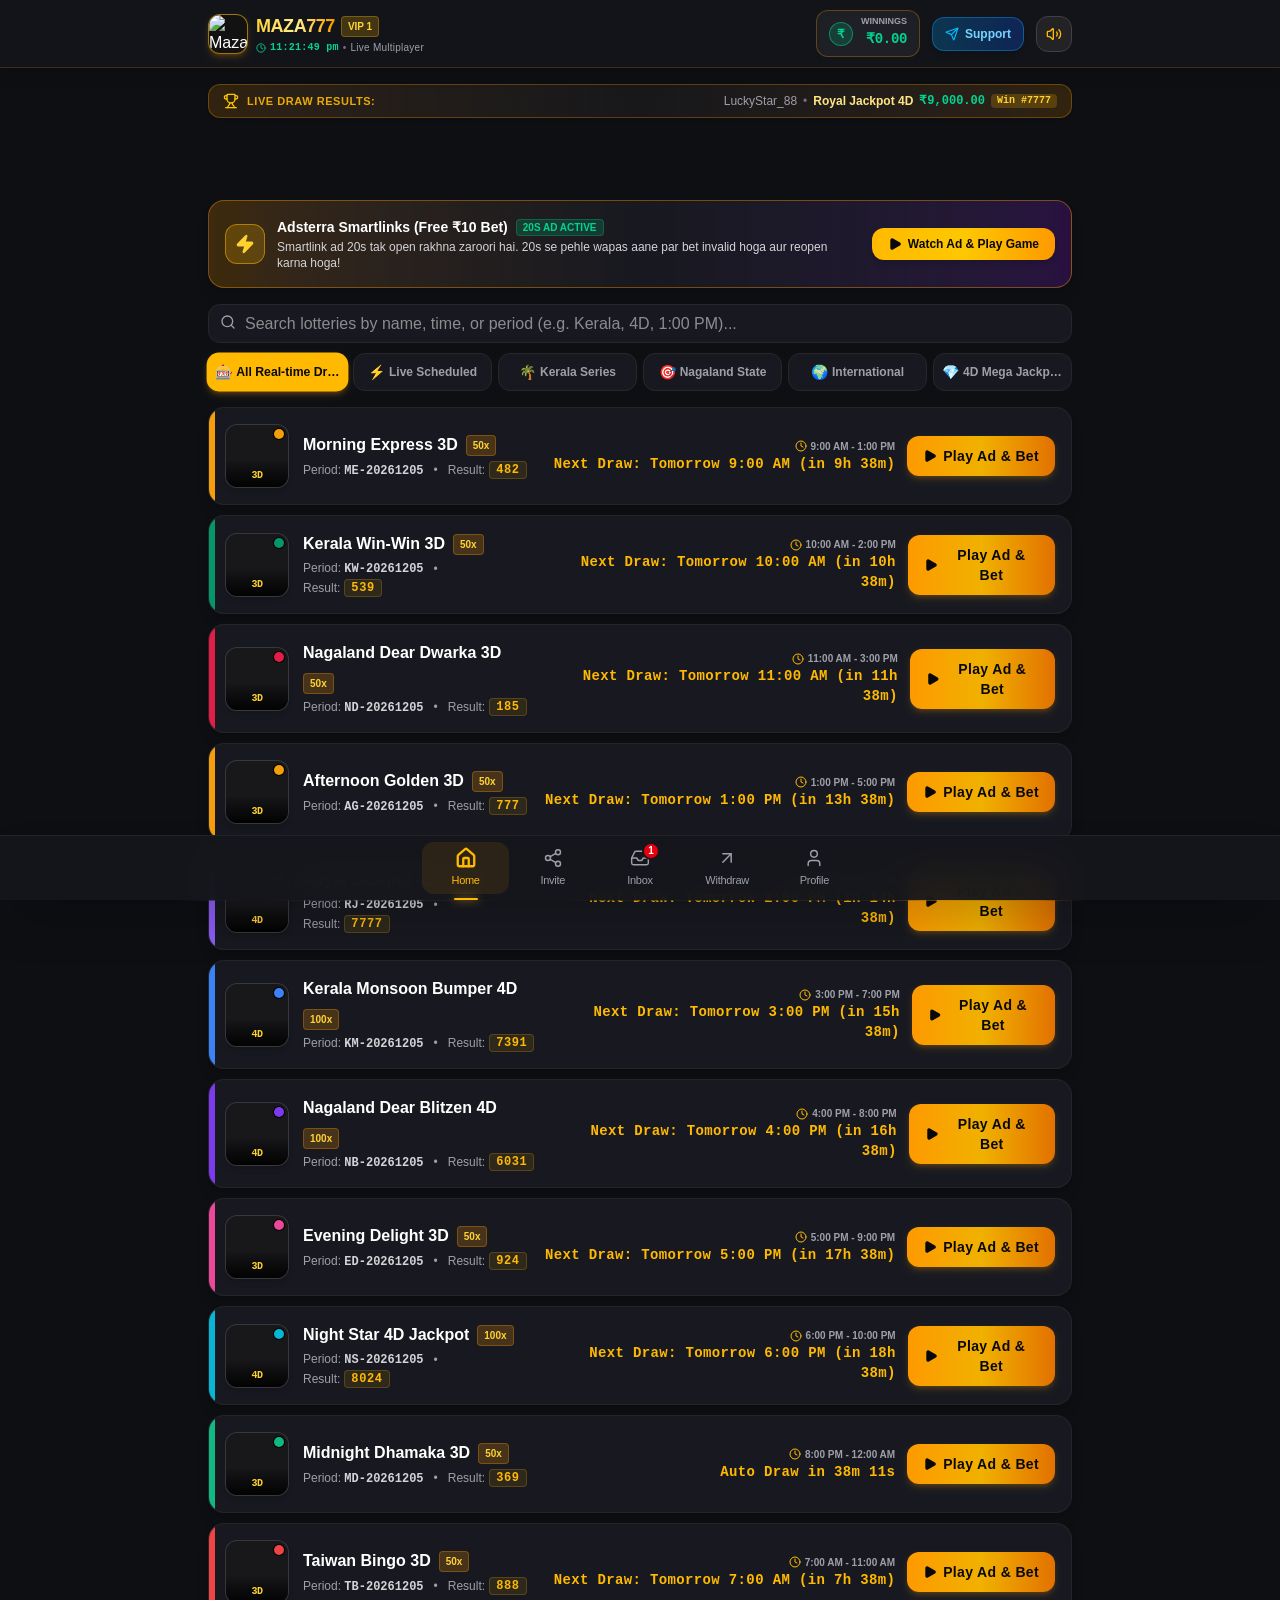
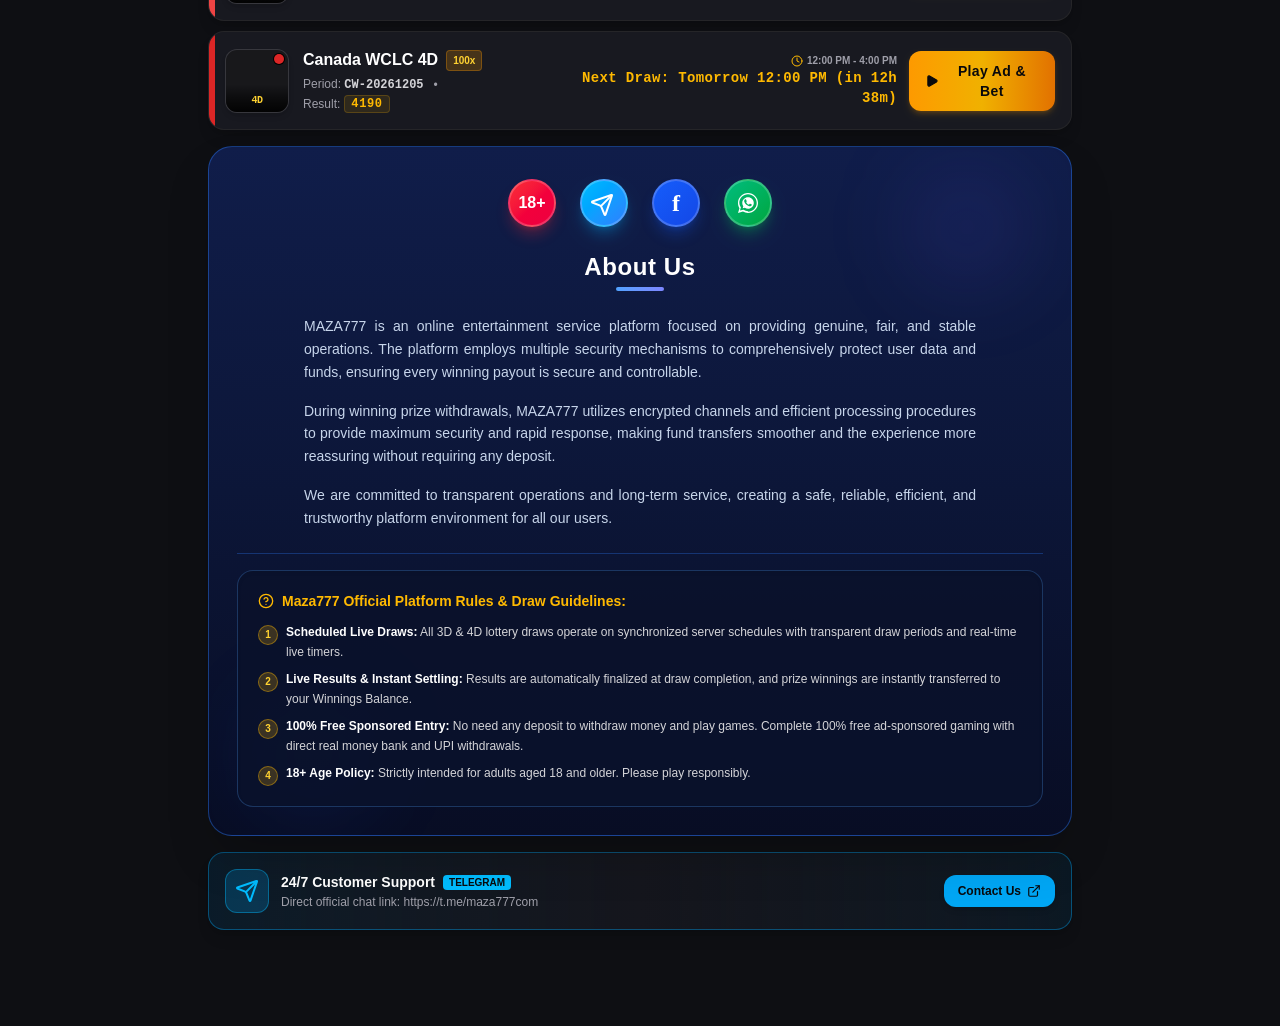
==== app/src/main/assets/index.html @ e845f58b "feat: implement auto-expiring inbox messages Add a 24-hour expiration mechanism for inbox notificati" ====
<!doctype html>
<html lang="en">
  <head>
    <meta charset="UTF-8" />
    <meta name="viewport" content="width=device-width, initial-scale=1.0, maximum-scale=1.0, minimum-scale=1.0, user-scalable=no, shrink-to-fit=no, viewport-fit=cover" />
    <meta name="mobile-web-app-capable" content="yes" />
    <meta name="apple-mobile-web-app-capable" content="yes" />
    <meta name="apple-mobile-web-app-status-bar-style" content="black-translucent" />
    <meta name="format-detection" content="telephone=no" />
    <title>Maza777 - Games & Lottery Platform</title>
    <meta name="description" content="Online 3D & 4D lottery numbers betting and gaming platform with real-time draws and instant payouts." />
    <meta property="og:title" content="Maza777 - Games & Lottery Platform" />
    <meta property="og:description" content="Online 3D & 4D lottery numbers betting and gaming platform with real-time draws and instant payouts." />
    <meta property="og:type" content="website" />
    <meta name="twitter:card" content="summary_large_image" />
    <link rel="manifest" href="./manifest.json" />
    <link rel="icon" type="image/png" href="./maza777_logo.png" />
    <link rel="apple-touch-icon" href="./maza777_logo.png" />
    <link rel="preconnect" href="https://fonts.googleapis.com">
    <link rel="preconnect" href="https://fonts.gstatic.com" crossorigin>
    <link href="https://fonts.googleapis.com/css2?family=Plus+Jakarta+Sans:wght@400;500;600;700;800&family=JetBrains+Mono:wght@500;700;800&display=swap" rel="stylesheet">
    <!-- Unity Ads SDK Configuration (Game ID: 800360831) -->
    <meta name="unity-ads-game-id" content="800360831" />
    <meta name="unity-ads-rewarded-placement" content="Rewarded_Android" />
    <meta name="unity-ads-banner-placement" content="Banner_Android" />
    <script>
      window.UNITY_ADS_GLOBAL_CONFIG = {
        gameId: '800360831',
        rewardedPlacement: 'Rewarded_Android',
        bannerPlacement: 'Banner_Android',
        testMode: false
      };
    </script>
    <script type="module" crossorigin src="./assets/index-npWT280N.js"></script>
    <link rel="stylesheet" crossorigin href="./assets/index-D_1yFh1E.css">
  </head>
  <body class="bg-[#0e0f13] text-white">
    <div id="root"></div>
  </body>
</html>
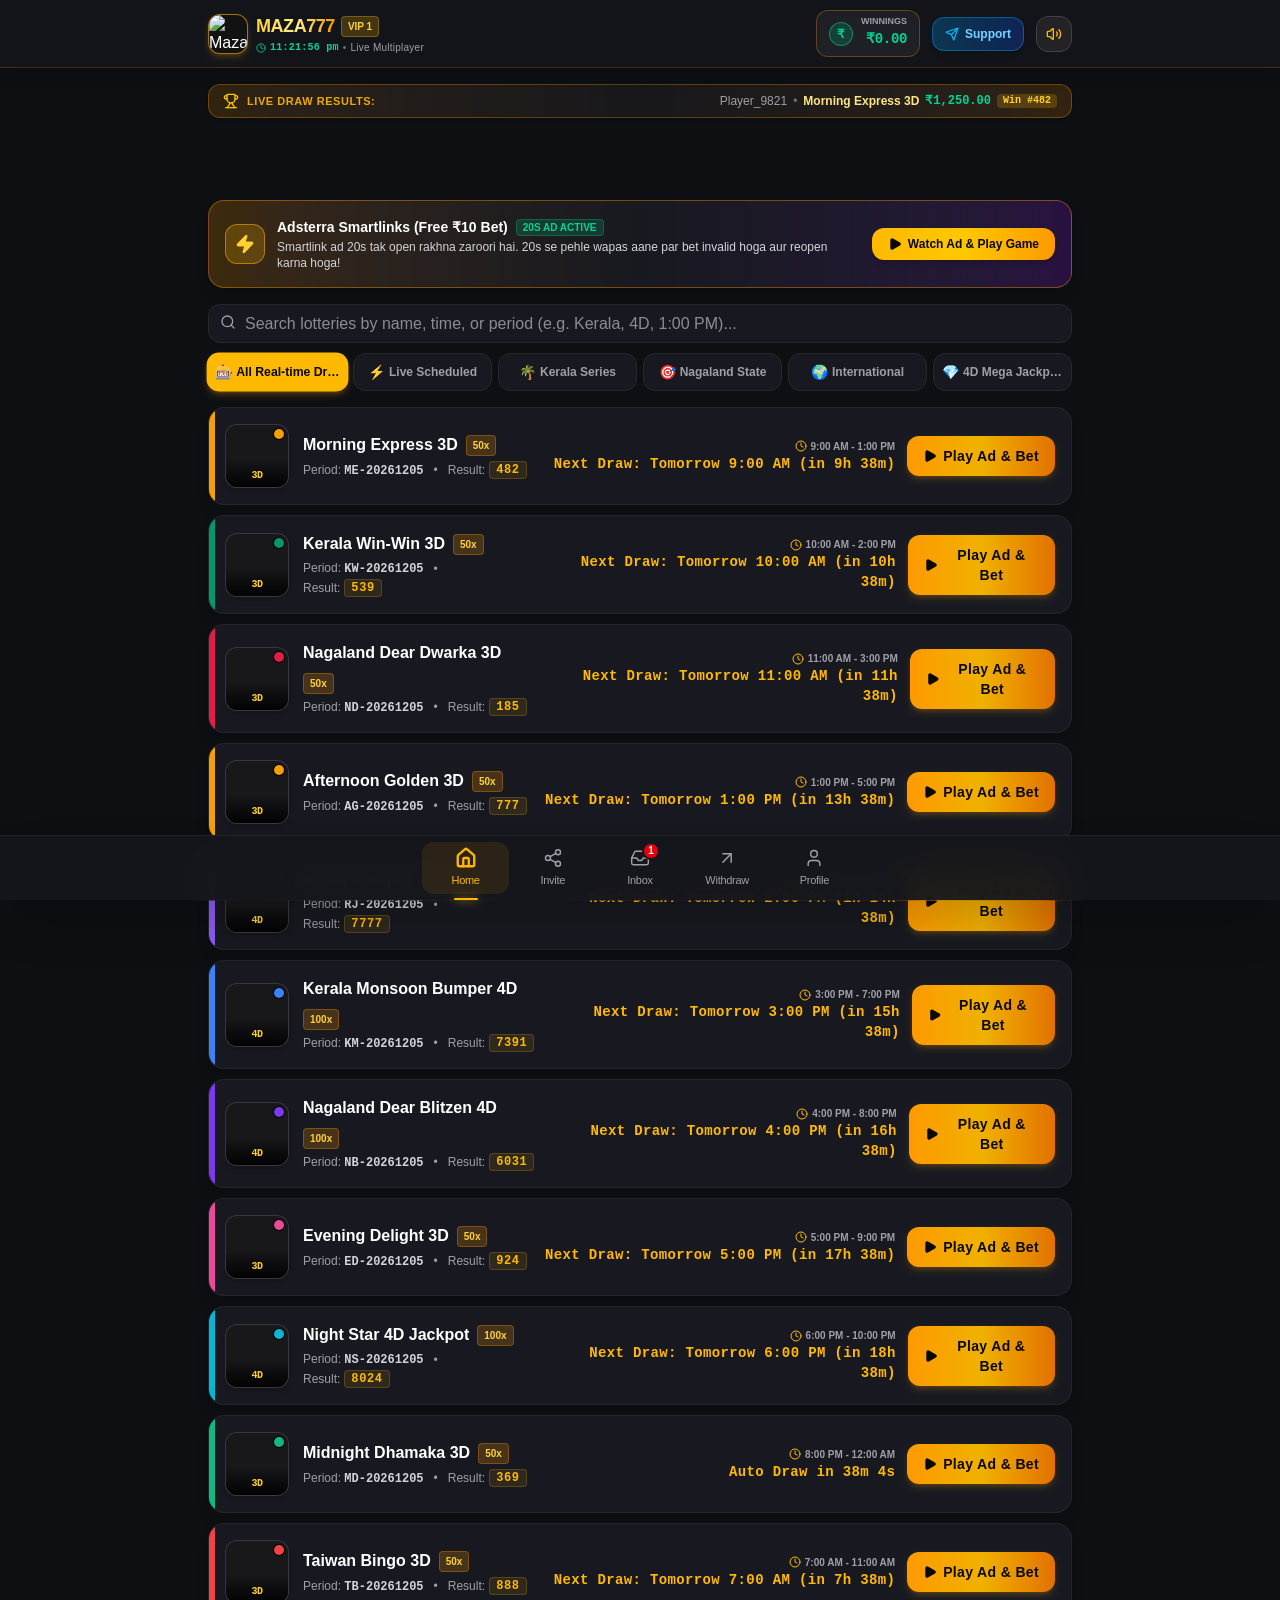
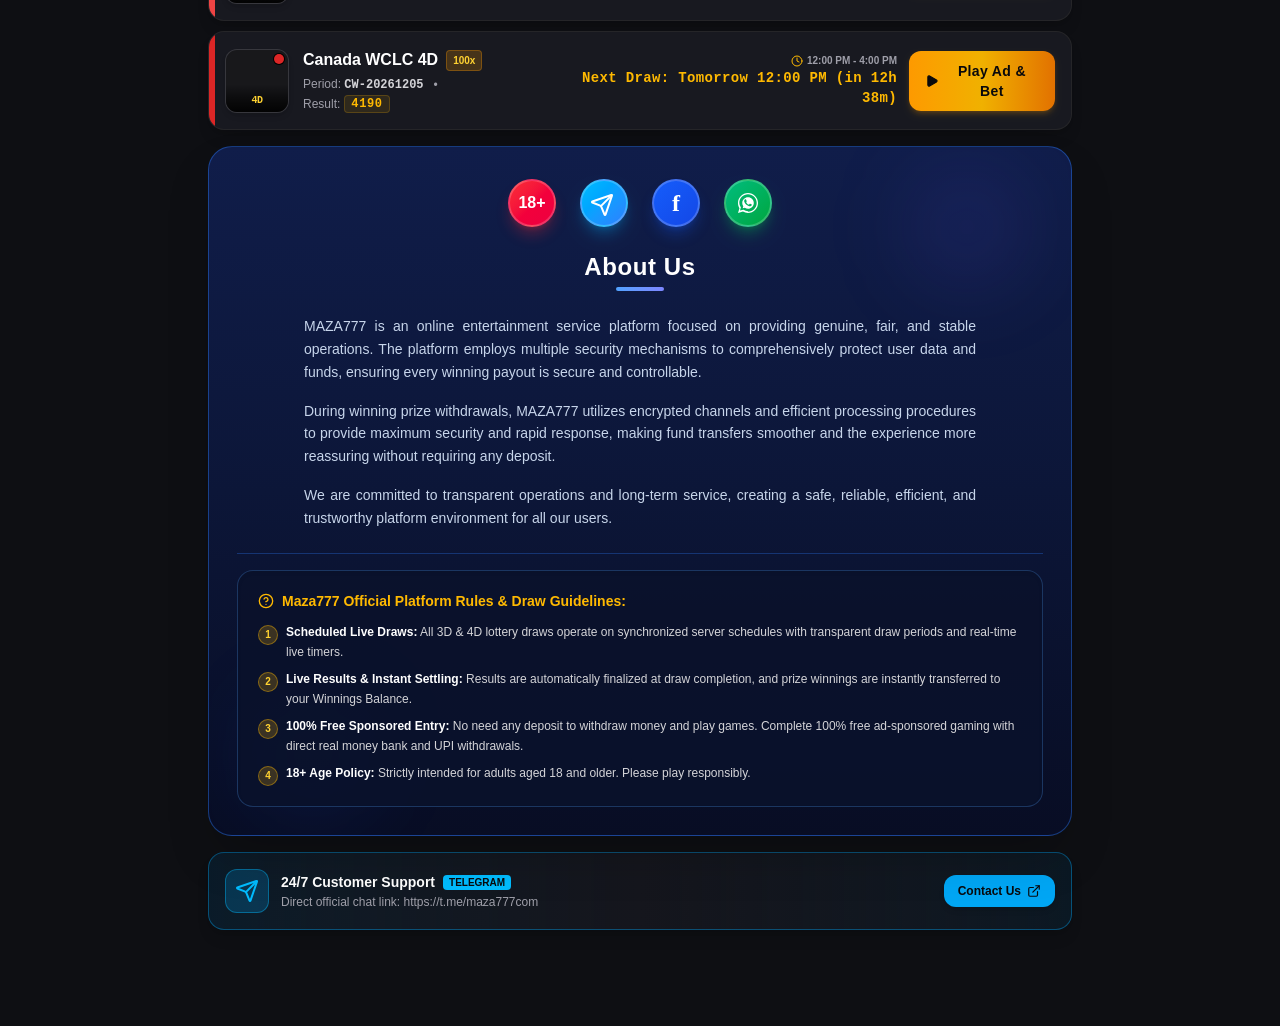
==== commit 7573698b: "feat(android): add AndroidBridge and automate web build - Implement `AndroidBridge` to open external" ====
--- a/app/src/main/assets/index.html
+++ b/app/src/main/assets/index.html
@@ -31,8 +31,8 @@
         testMode: false
       };
     </script>
-    <script type="module" crossorigin src="./assets/index-npWT280N.js"></script>
-    <link rel="stylesheet" crossorigin href="./assets/index-D_1yFh1E.css">
+    <script type="module" crossorigin src="./assets/index-DV8y9F86.js"></script>
+    <link rel="stylesheet" crossorigin href="./assets/index-B94tJEVX.css">
   </head>
   <body class="bg-[#0e0f13] text-white">
     <div id="root"></div>
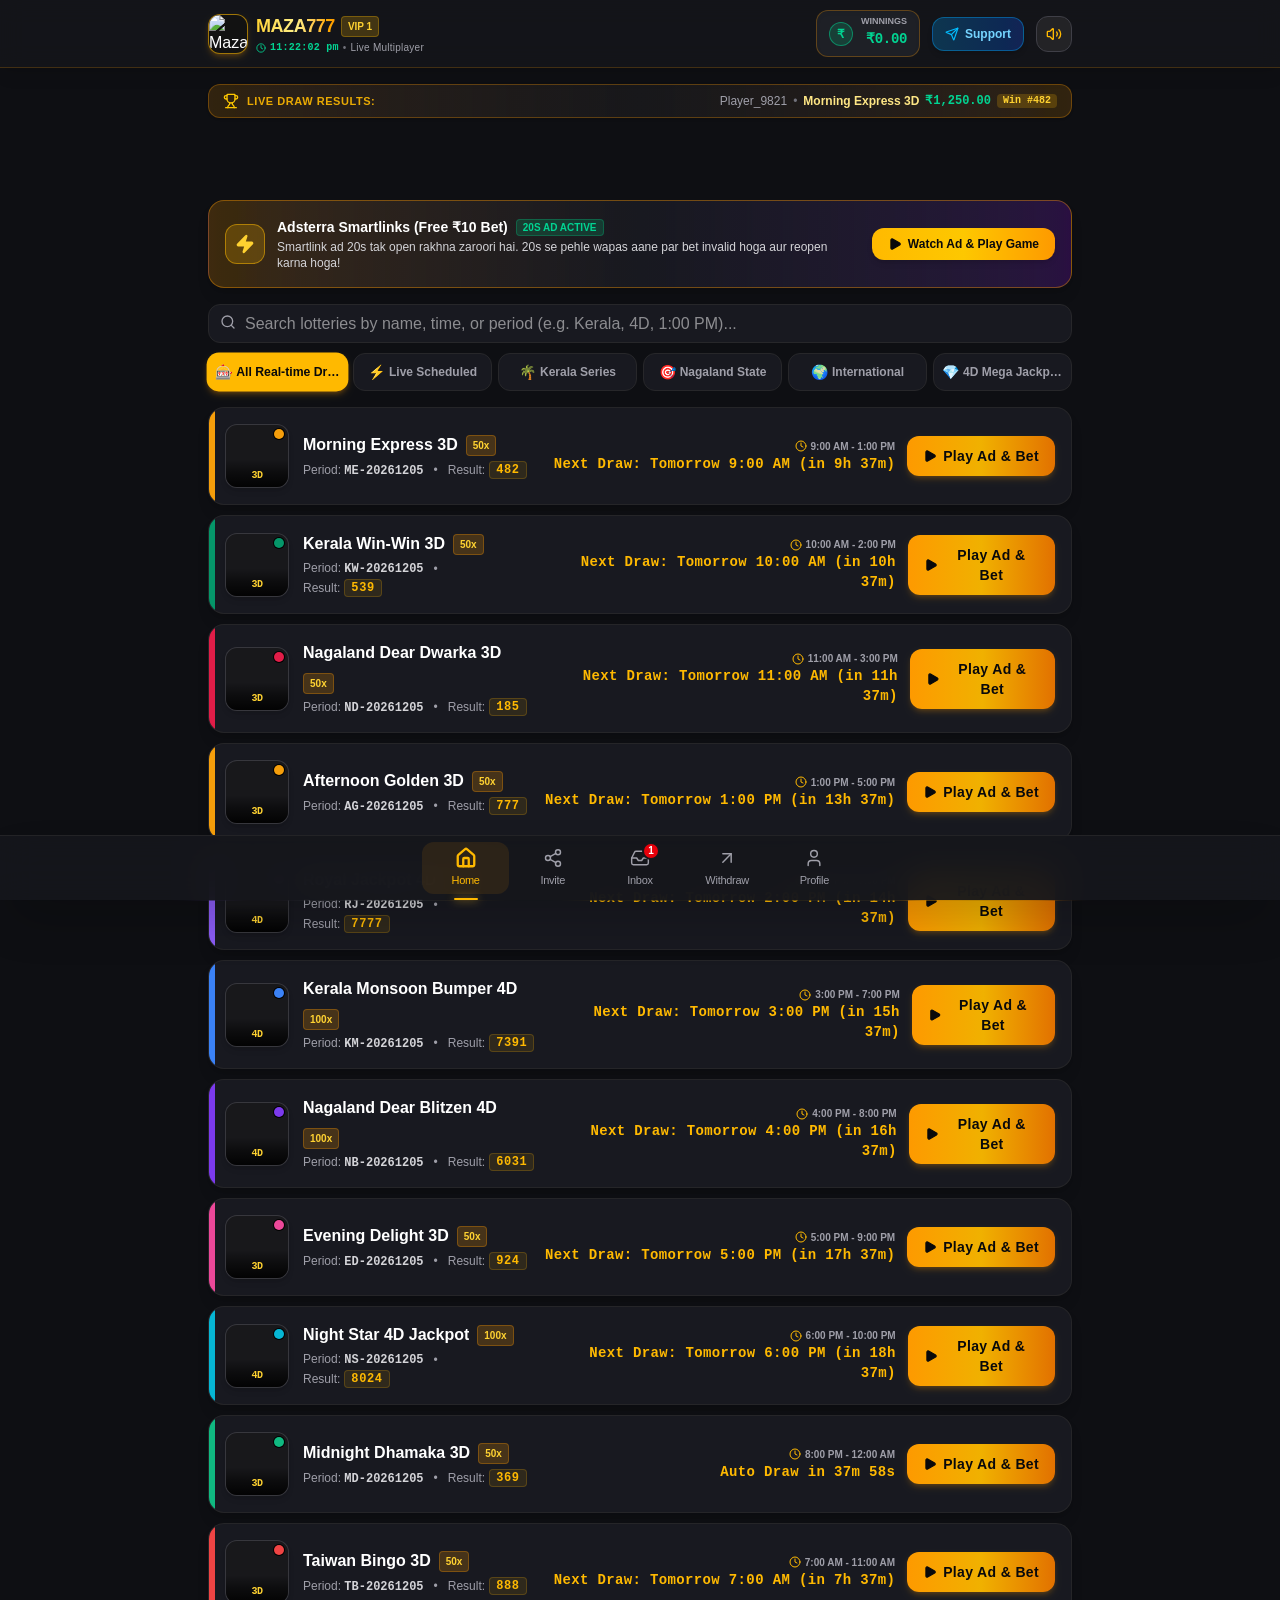
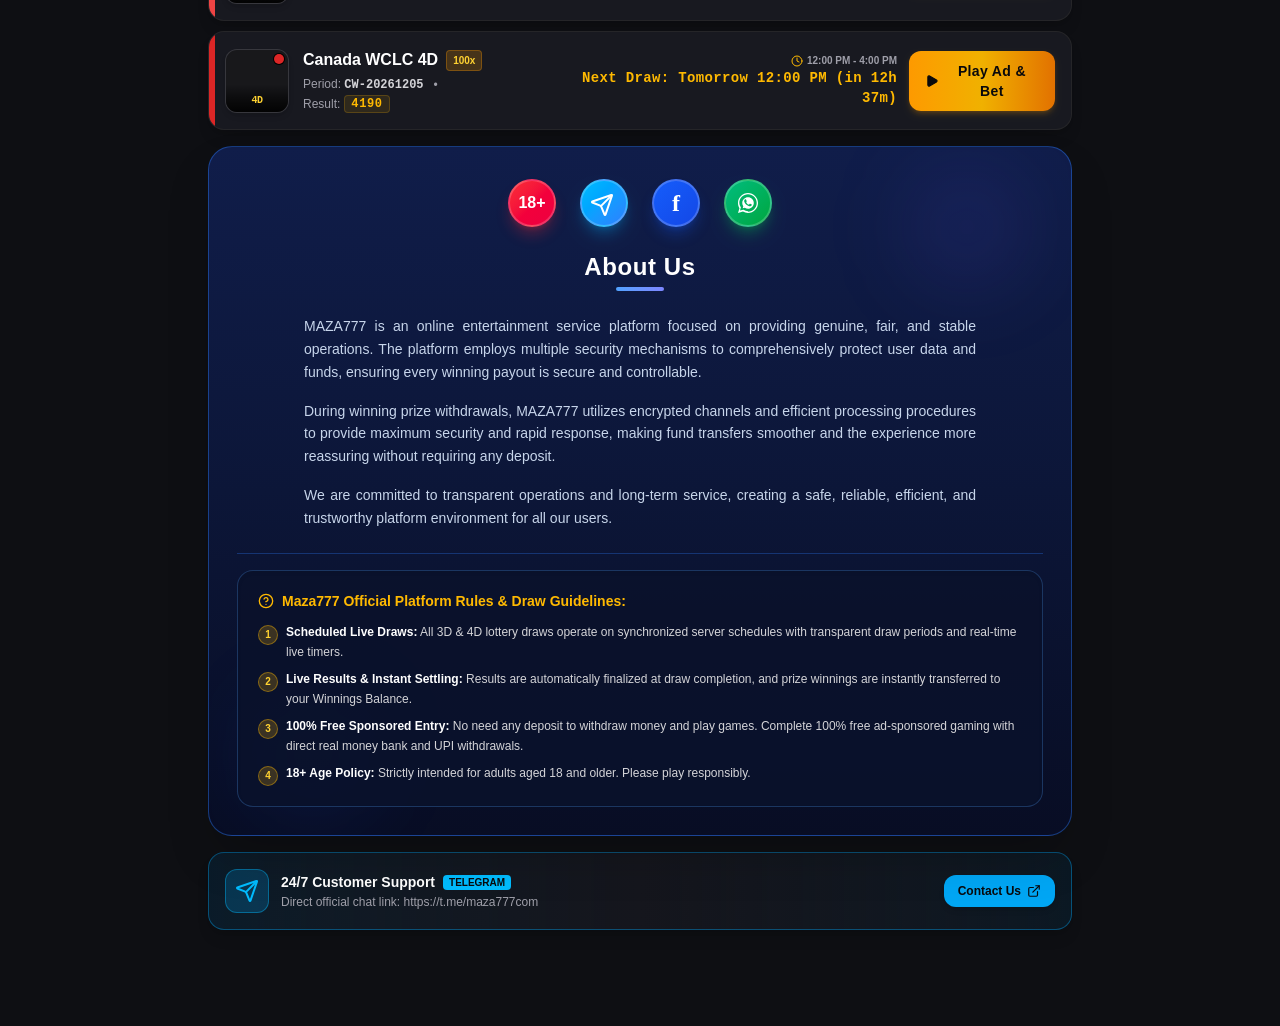
==== commit 597e8919: "feat(auth): enable guest betting with auto-registration Update betting flow to allow guest users to " ====
--- a/app/src/main/assets/index.html
+++ b/app/src/main/assets/index.html
@@ -31,7 +31,7 @@
         testMode: false
       };
     </script>
-    <script type="module" crossorigin src="./assets/index-DV8y9F86.js"></script>
+    <script type="module" crossorigin src="./assets/index-DBBgMVsI.js"></script>
     <link rel="stylesheet" crossorigin href="./assets/index-B94tJEVX.css">
   </head>
   <body class="bg-[#0e0f13] text-white">
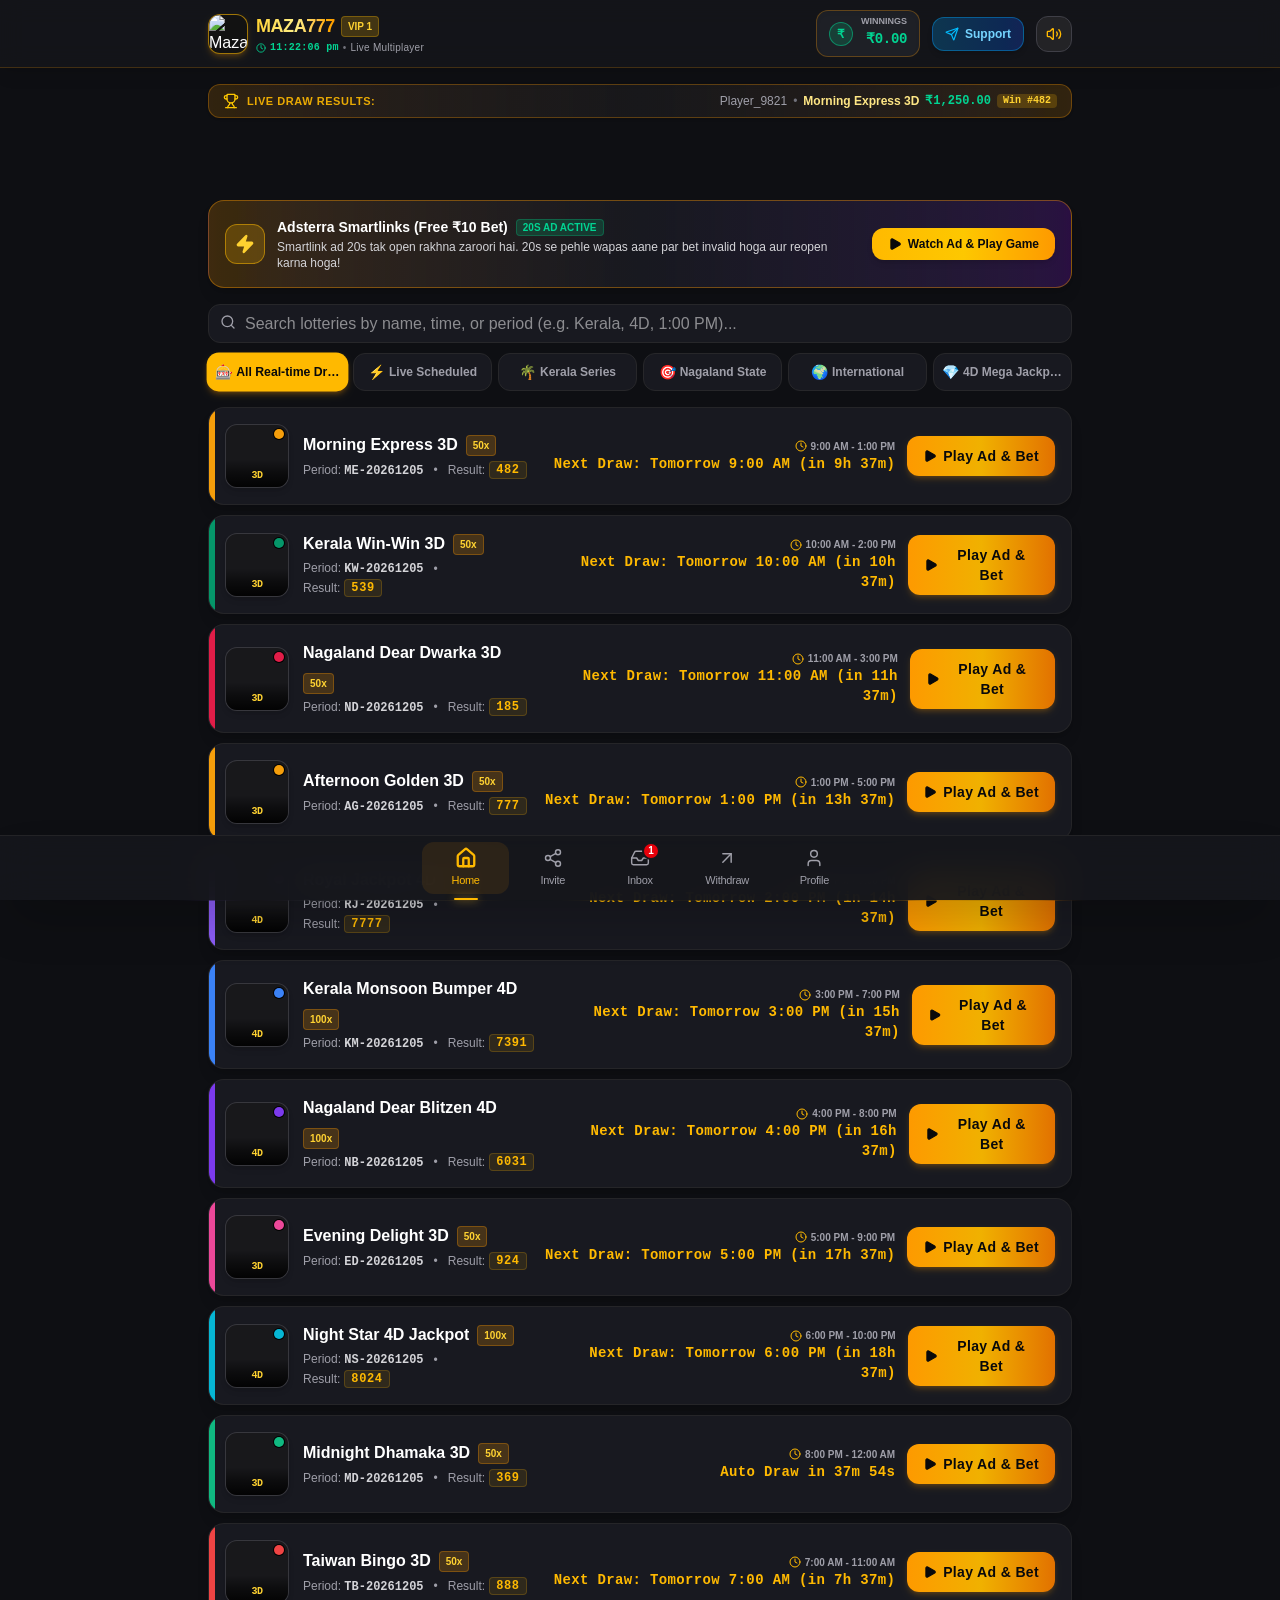
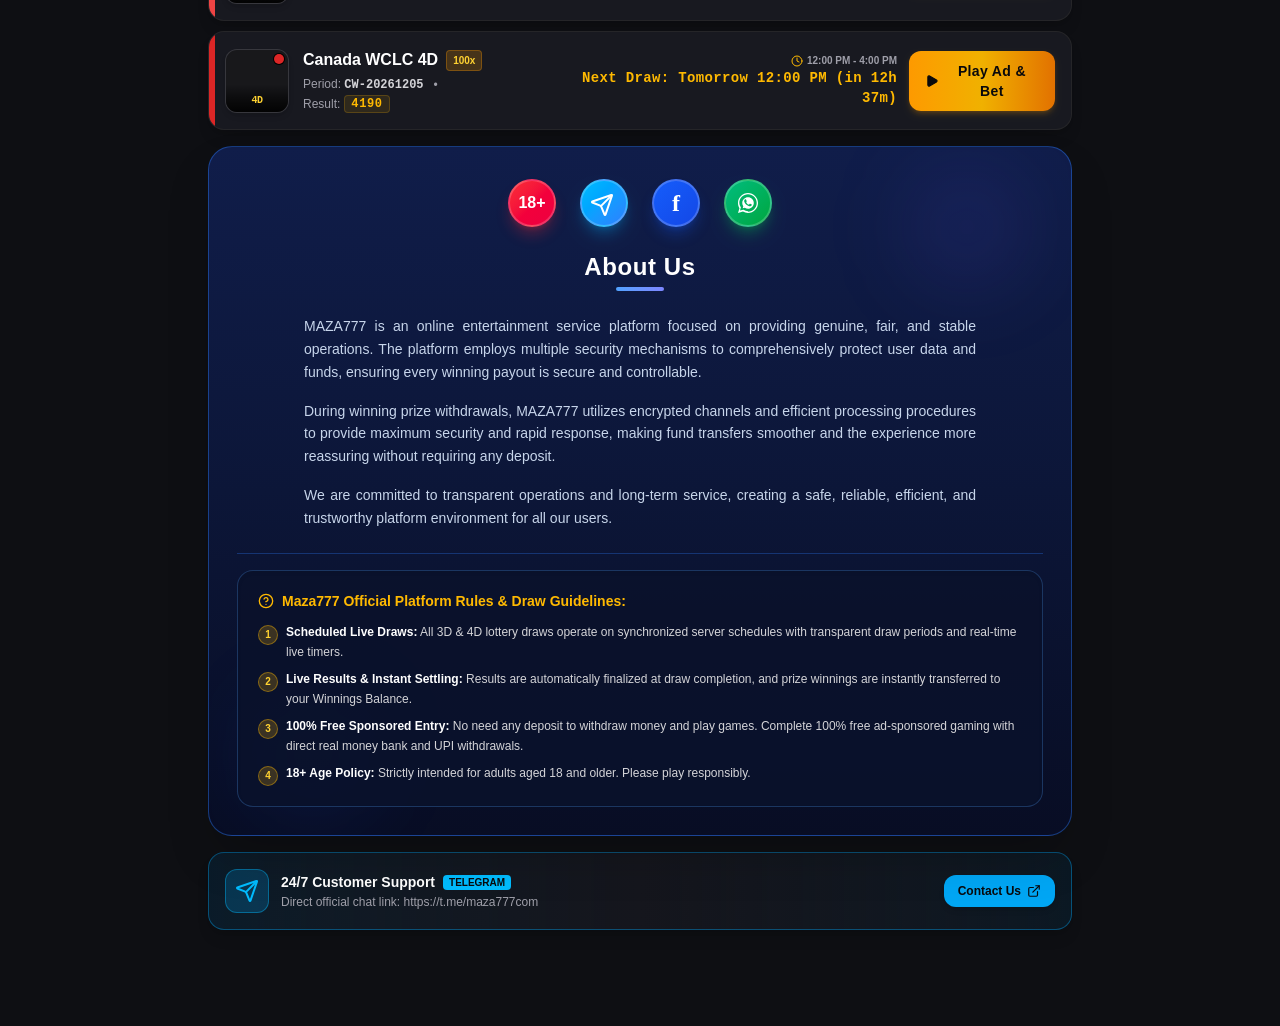
==== commit 9084ff92: "feat: implement server-side persistent bet storage Add file-based storage for user bets on the serve" ====
--- a/app/src/main/assets/index.html
+++ b/app/src/main/assets/index.html
@@ -31,8 +31,8 @@
         testMode: false
       };
     </script>
-    <script type="module" crossorigin src="./assets/index-DBBgMVsI.js"></script>
-    <link rel="stylesheet" crossorigin href="./assets/index-B94tJEVX.css">
+    <script type="module" crossorigin src="./assets/index-0UEgzRAx.js"></script>
+    <link rel="stylesheet" crossorigin href="./assets/index-DoITQAm2.css">
   </head>
   <body class="bg-[#0e0f13] text-white">
     <div id="root"></div>
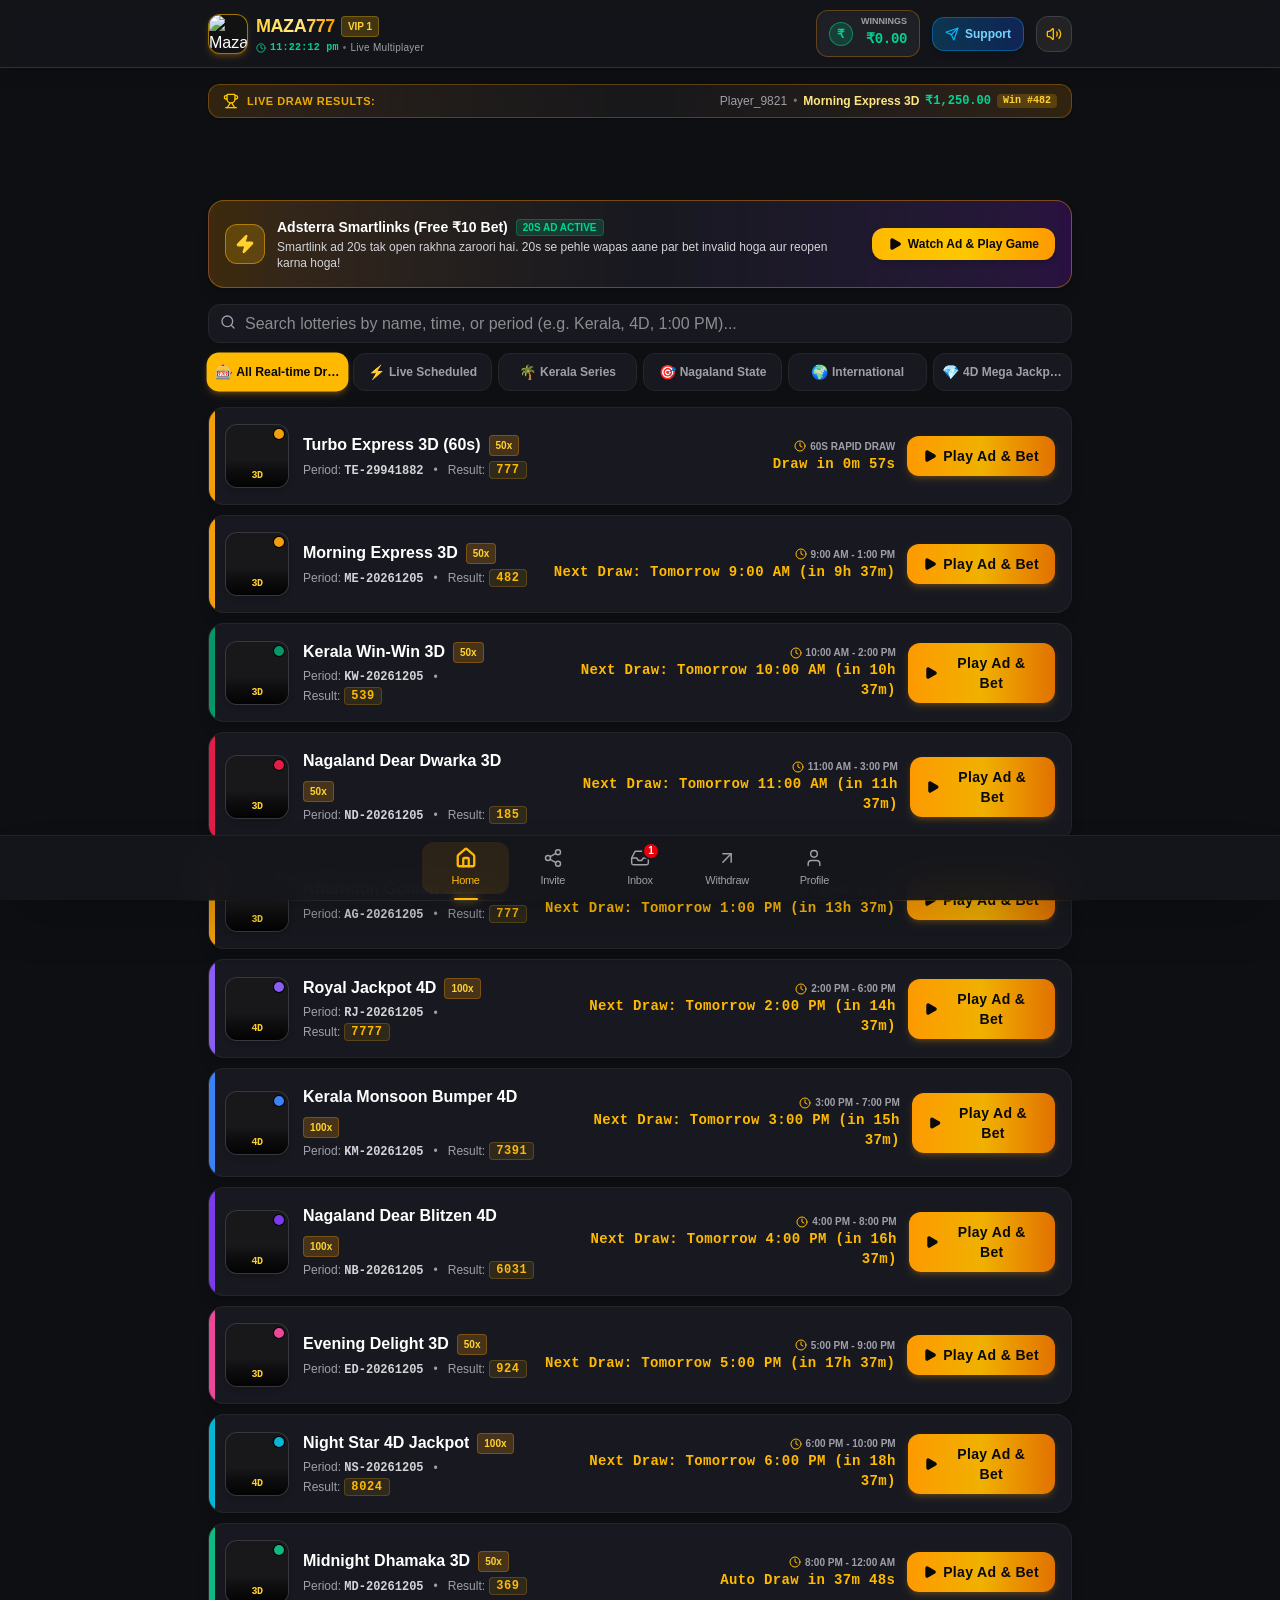
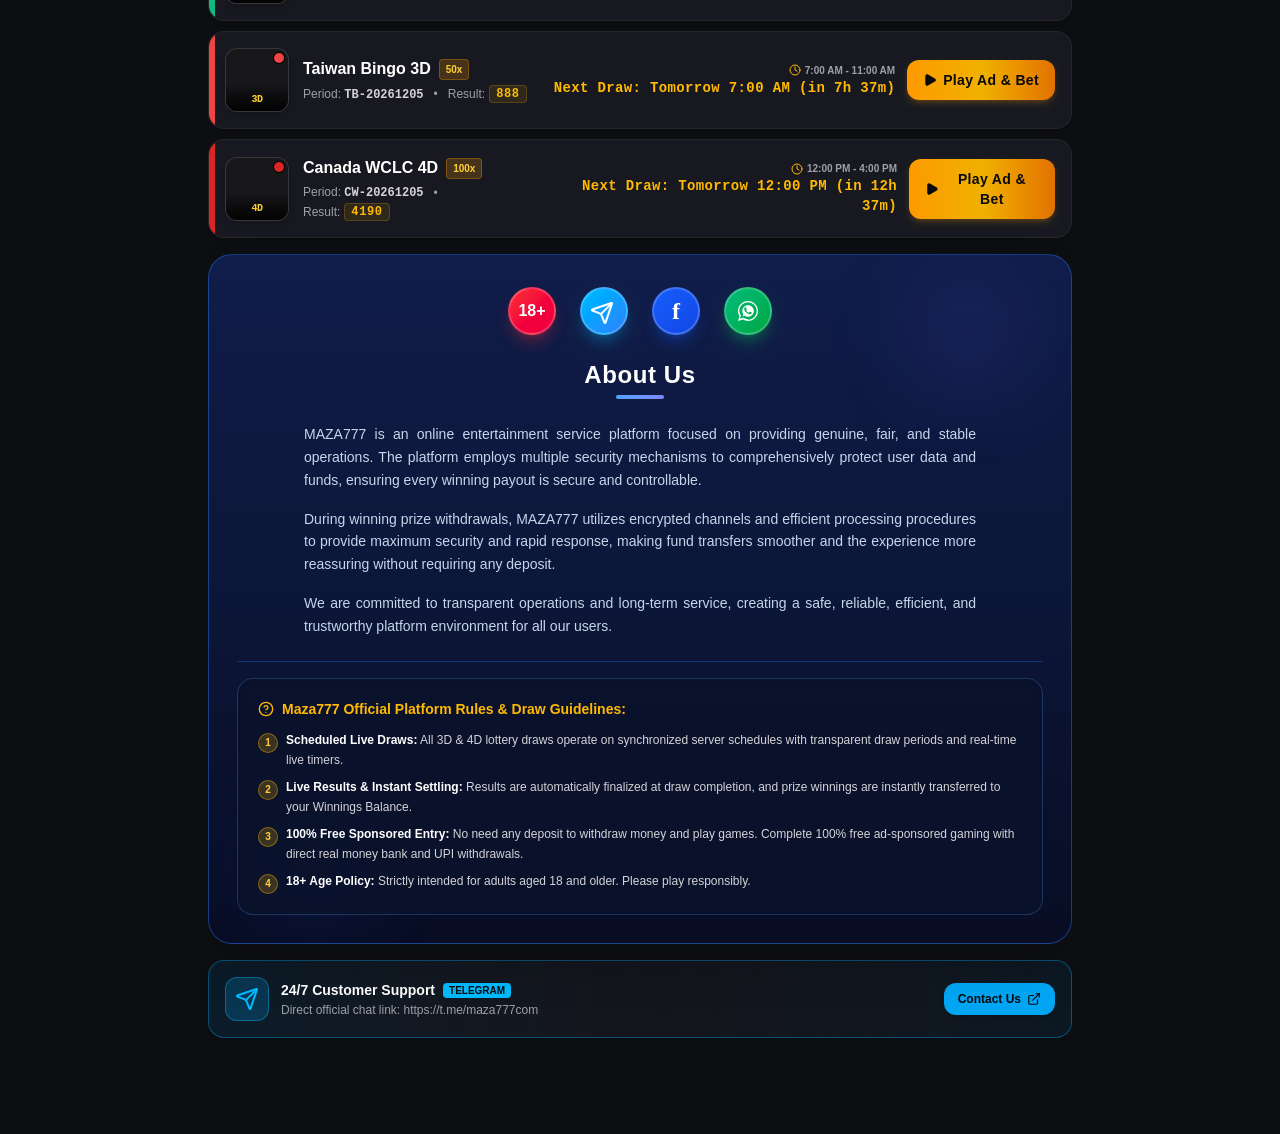
==== commit 3f688400: "feat: add Turbo Express 3D and improve bet logic - Add "Turbo Express 3D (60s)" rapid draw game. - U" ====
--- a/app/src/main/assets/index.html
+++ b/app/src/main/assets/index.html
@@ -31,8 +31,8 @@
         testMode: false
       };
     </script>
-    <script type="module" crossorigin src="./assets/index-0UEgzRAx.js"></script>
-    <link rel="stylesheet" crossorigin href="./assets/index-DoITQAm2.css">
+    <script type="module" crossorigin src="./assets/index-_npsWXur.js"></script>
+    <link rel="stylesheet" crossorigin href="./assets/index-BRSdFySS.css">
   </head>
   <body class="bg-[#0e0f13] text-white">
     <div id="root"></div>
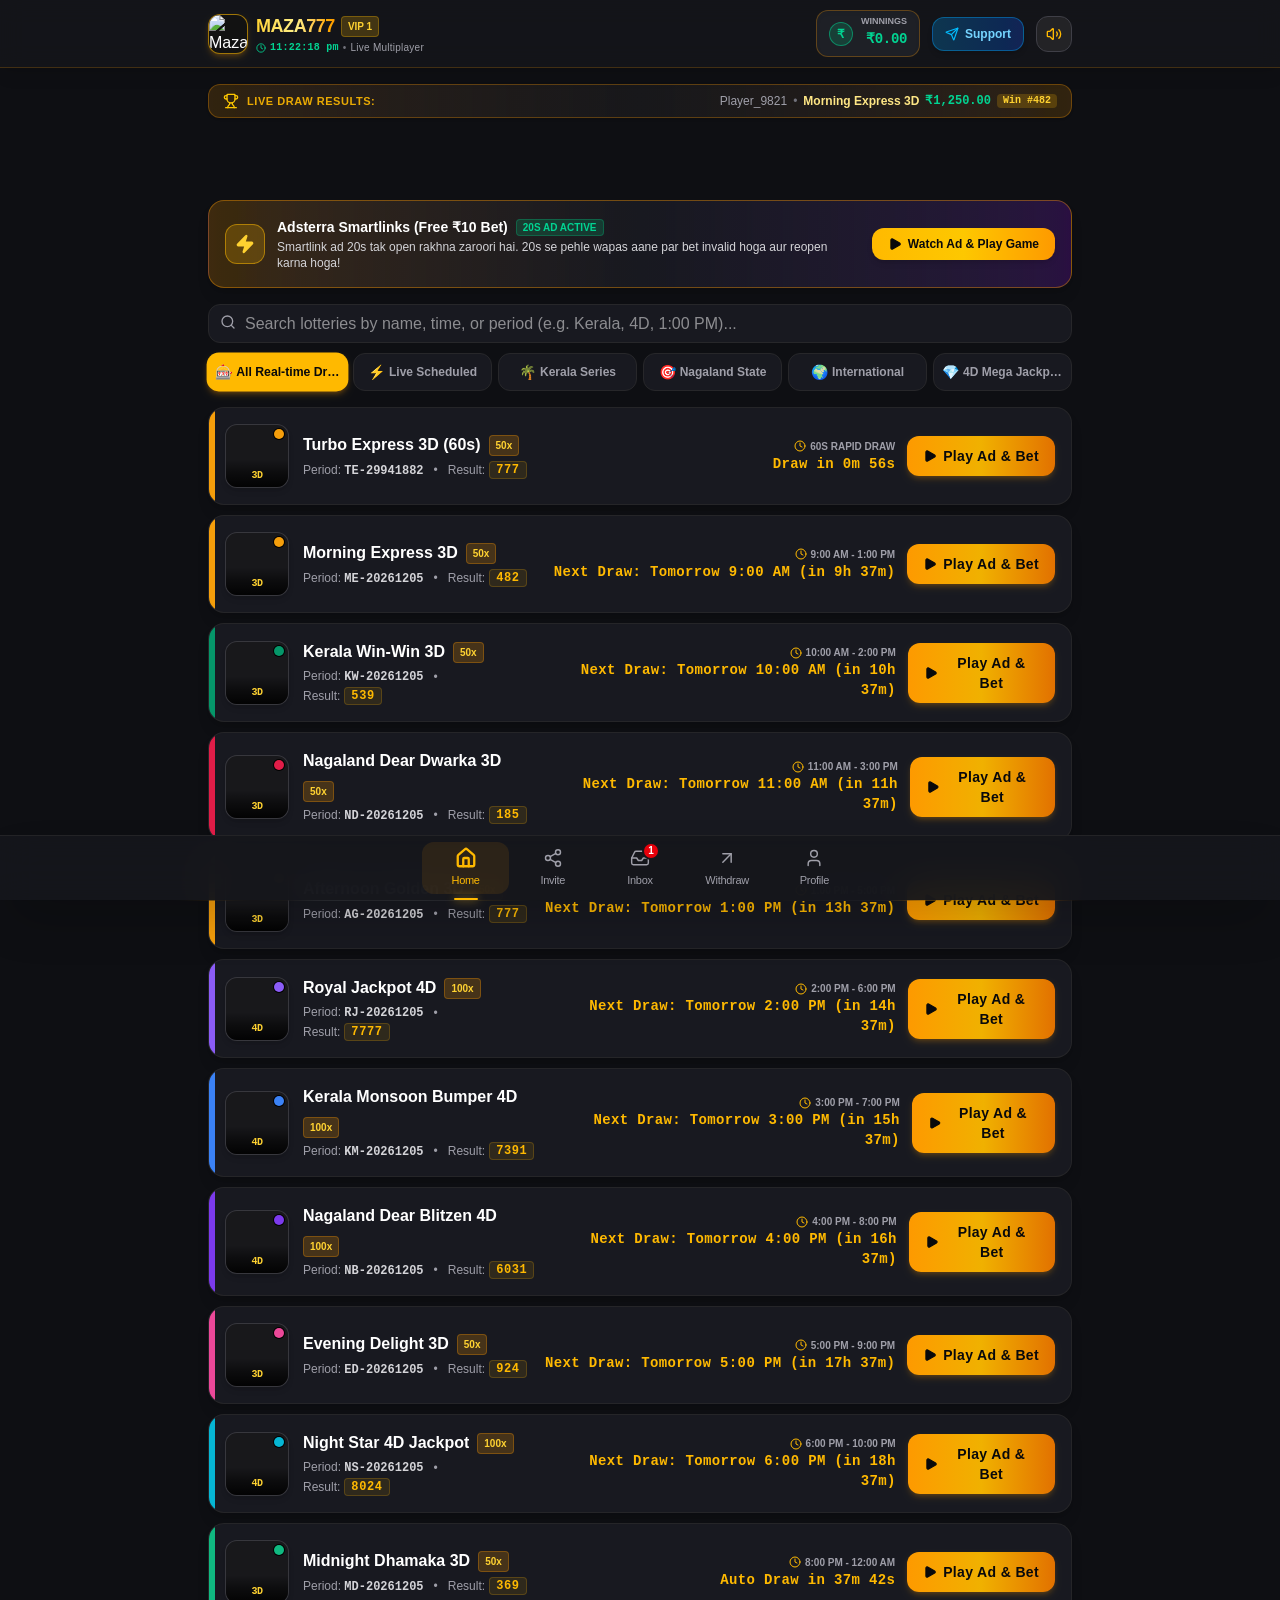
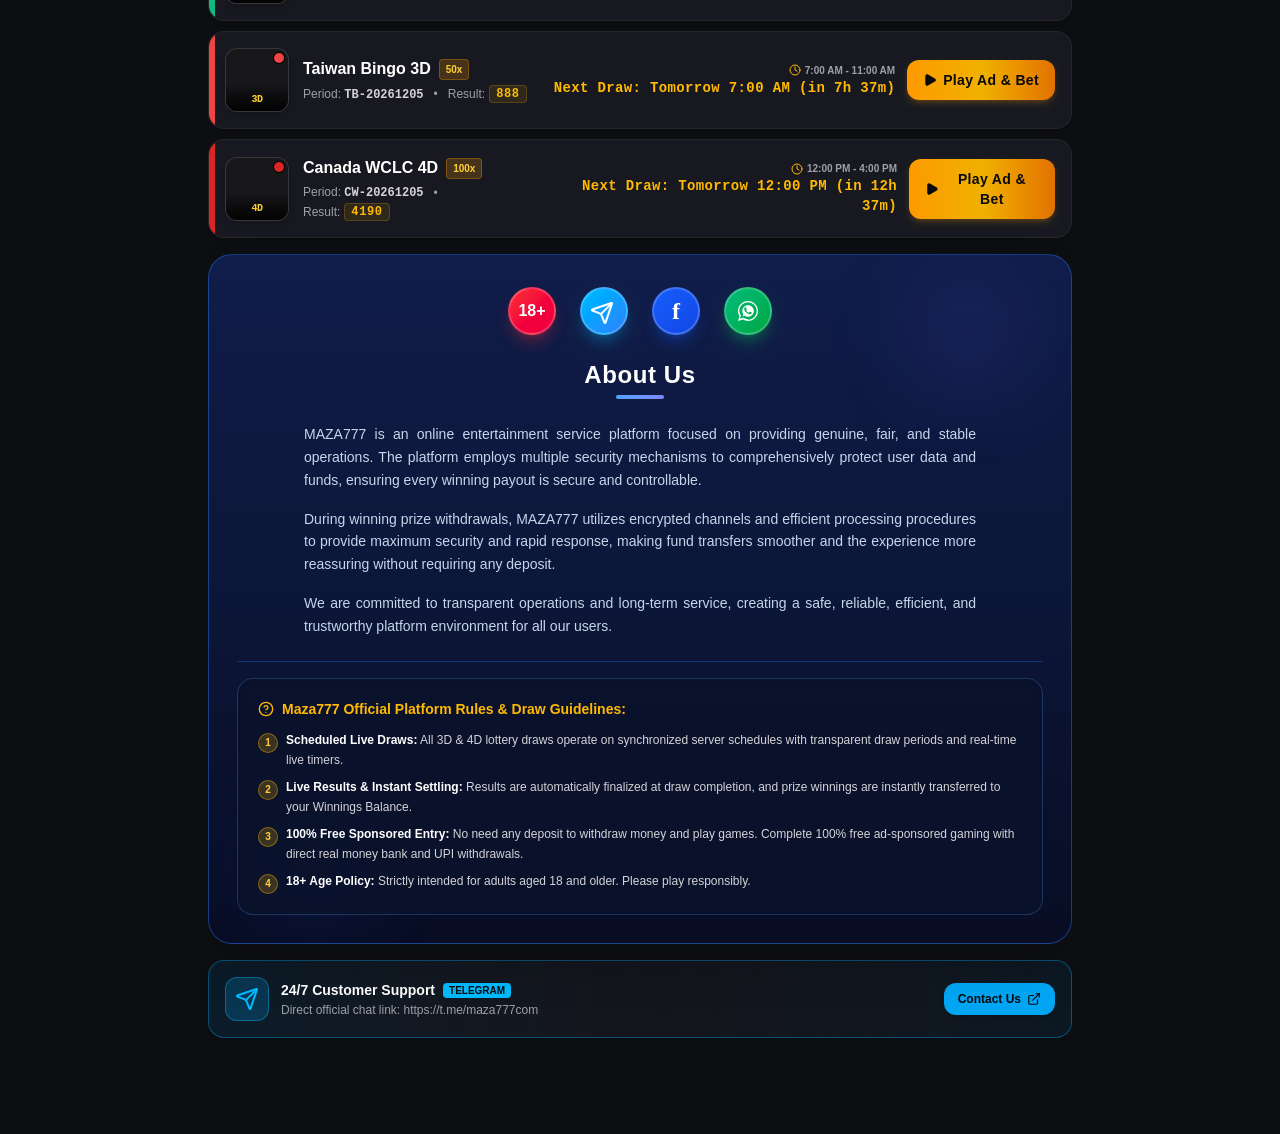
==== commit f7526fda: "fix: improve ad verification flow and update assets Refine the return-to-app logic in AdsterraSmartl" ====
--- a/app/src/main/assets/index.html
+++ b/app/src/main/assets/index.html
@@ -31,8 +31,8 @@
         testMode: false
       };
     </script>
-    <script type="module" crossorigin src="./assets/index-_npsWXur.js"></script>
-    <link rel="stylesheet" crossorigin href="./assets/index-BRSdFySS.css">
+    <script type="module" crossorigin src="./assets/index-BKerETuf.js"></script>
+    <link rel="stylesheet" crossorigin href="./assets/index-D1bCTtd_.css">
   </head>
   <body class="bg-[#0e0f13] text-white">
     <div id="root"></div>
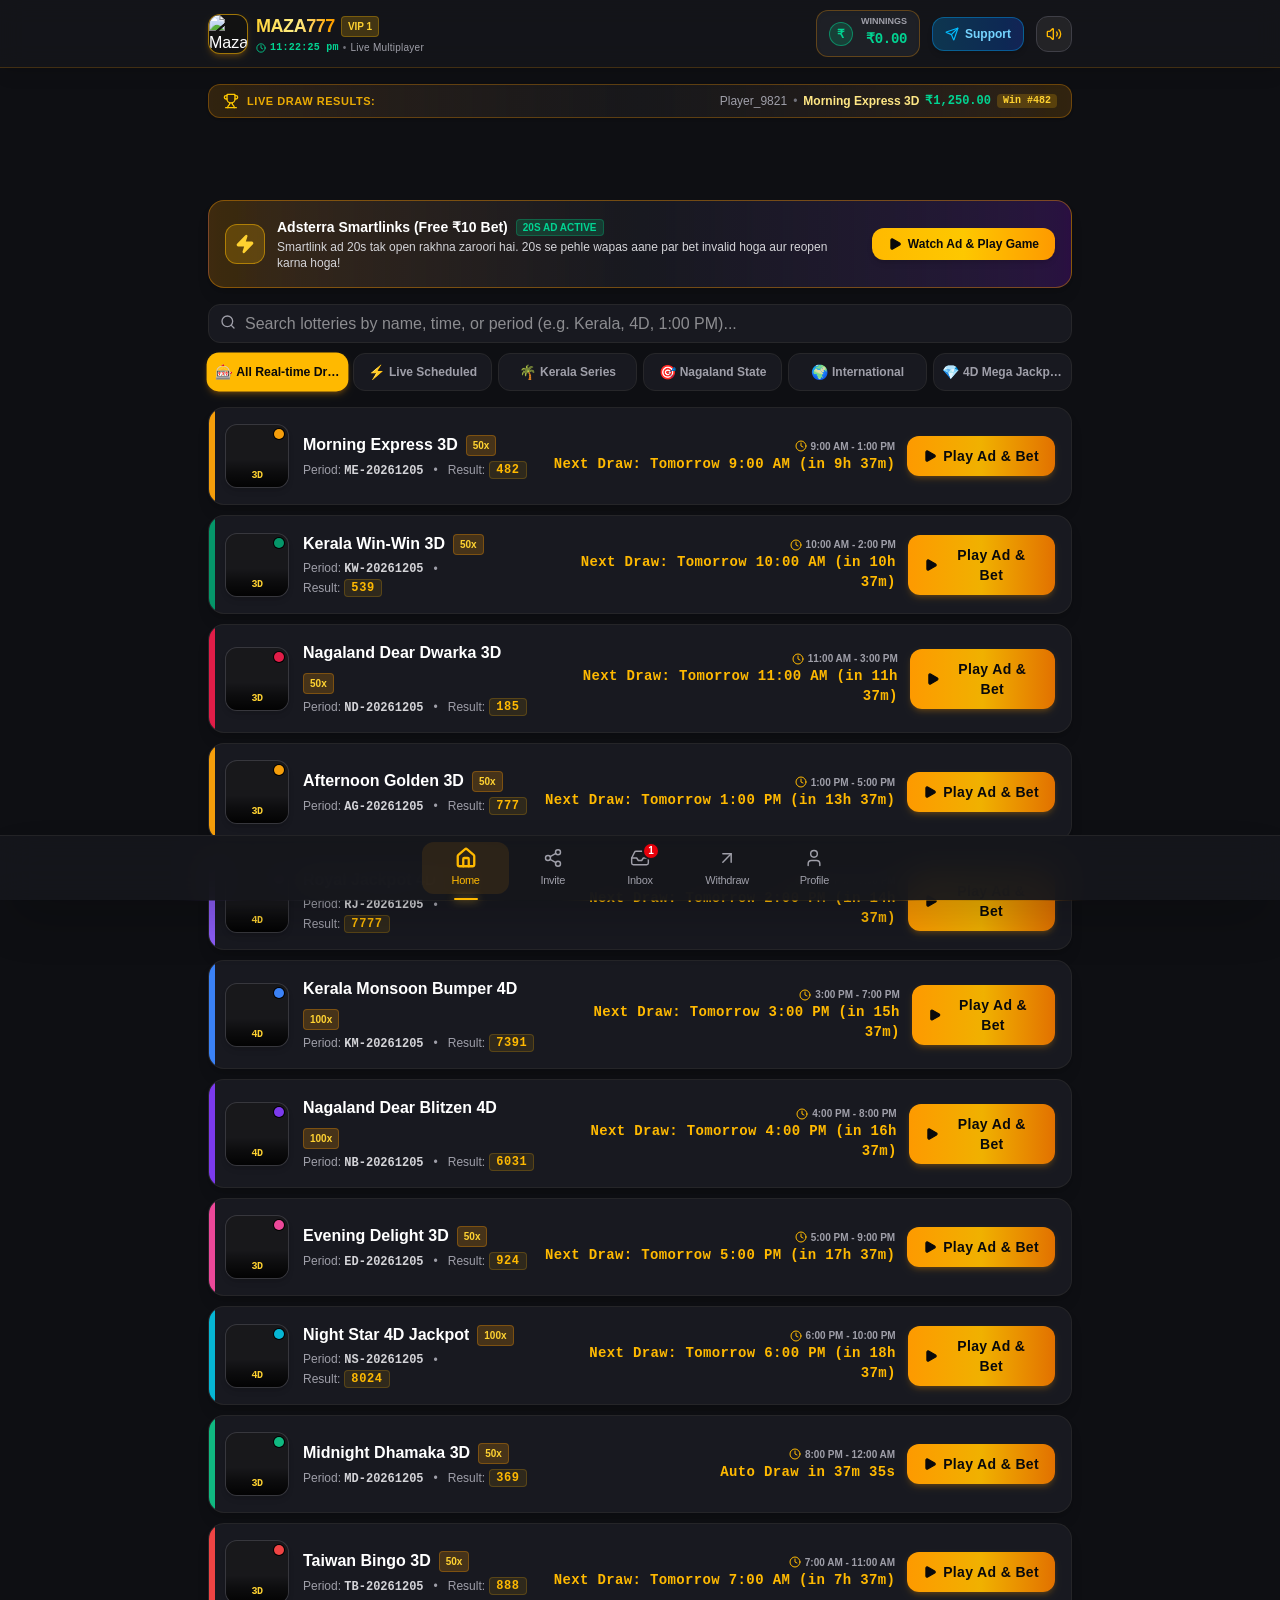
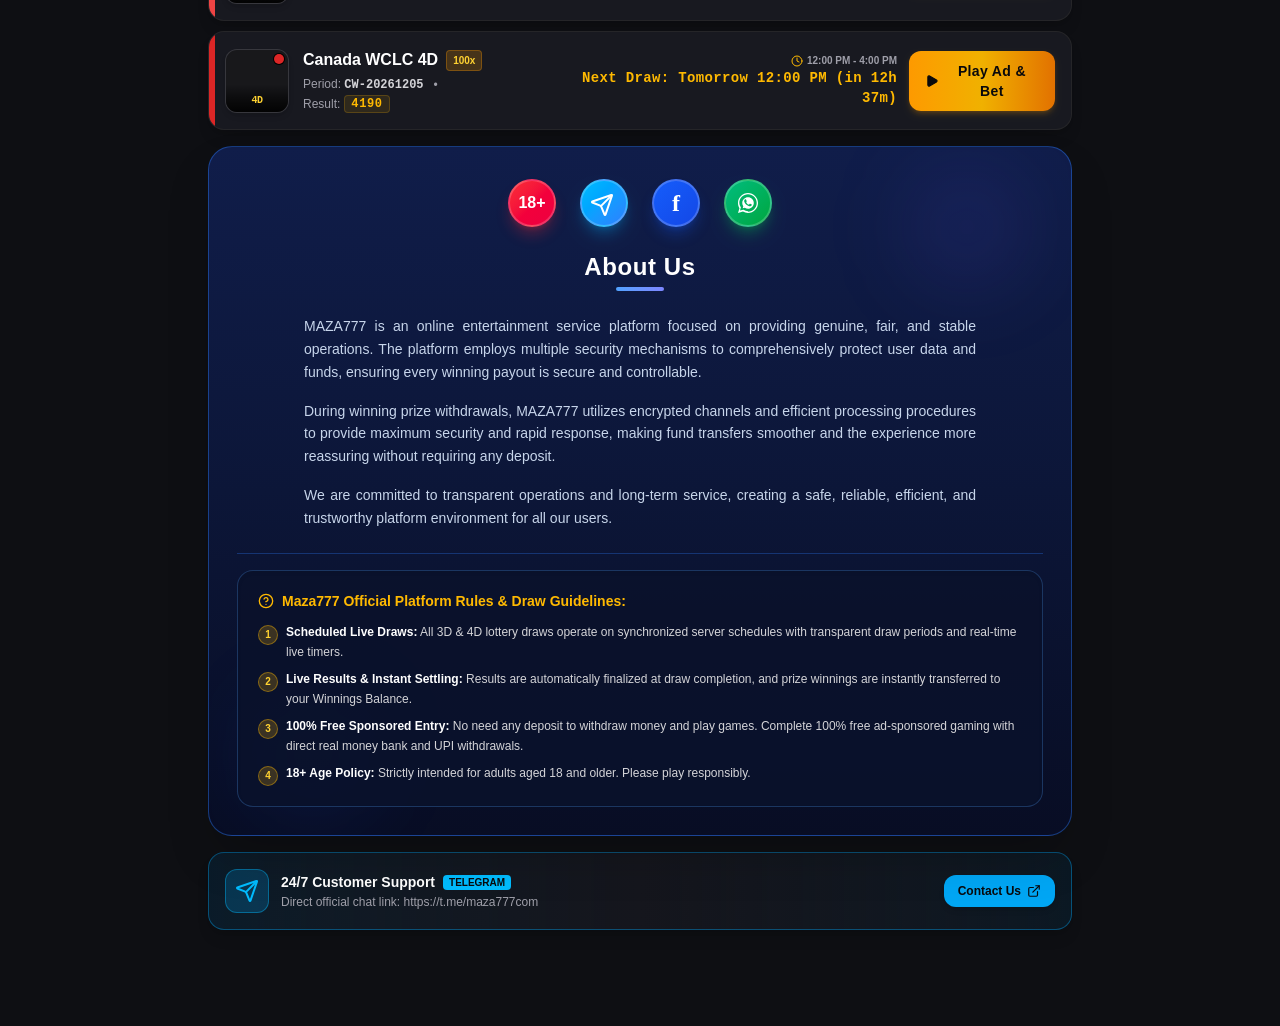
==== commit cea2b9a9: "refactor: Remove Turbo Express 3D and optimize flows - Remove the "Turbo Express 3D (60s)" game conf" ====
--- a/app/src/main/assets/index.html
+++ b/app/src/main/assets/index.html
@@ -31,7 +31,7 @@
         testMode: false
       };
     </script>
-    <script type="module" crossorigin src="./assets/index-BKerETuf.js"></script>
+    <script type="module" crossorigin src="./assets/index-TIOON2nc.js"></script>
     <link rel="stylesheet" crossorigin href="./assets/index-D1bCTtd_.css">
   </head>
   <body class="bg-[#0e0f13] text-white">
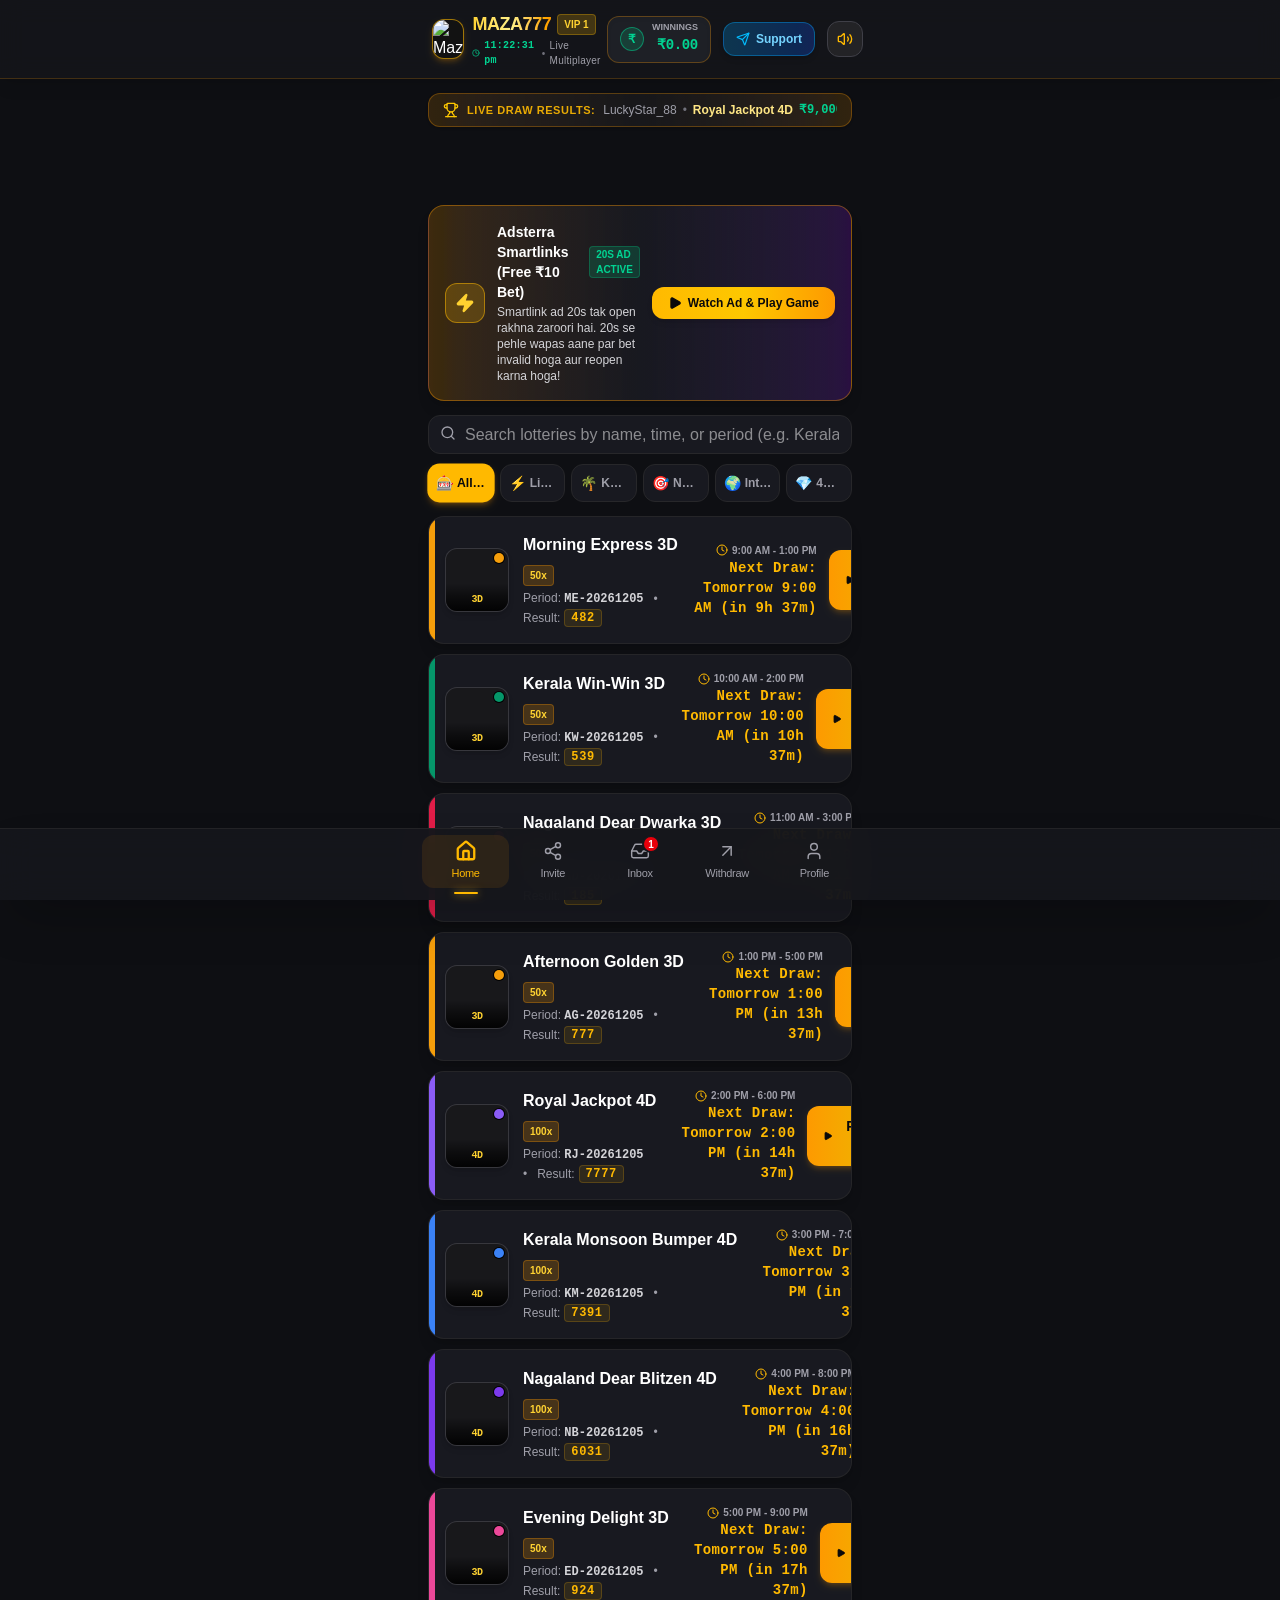
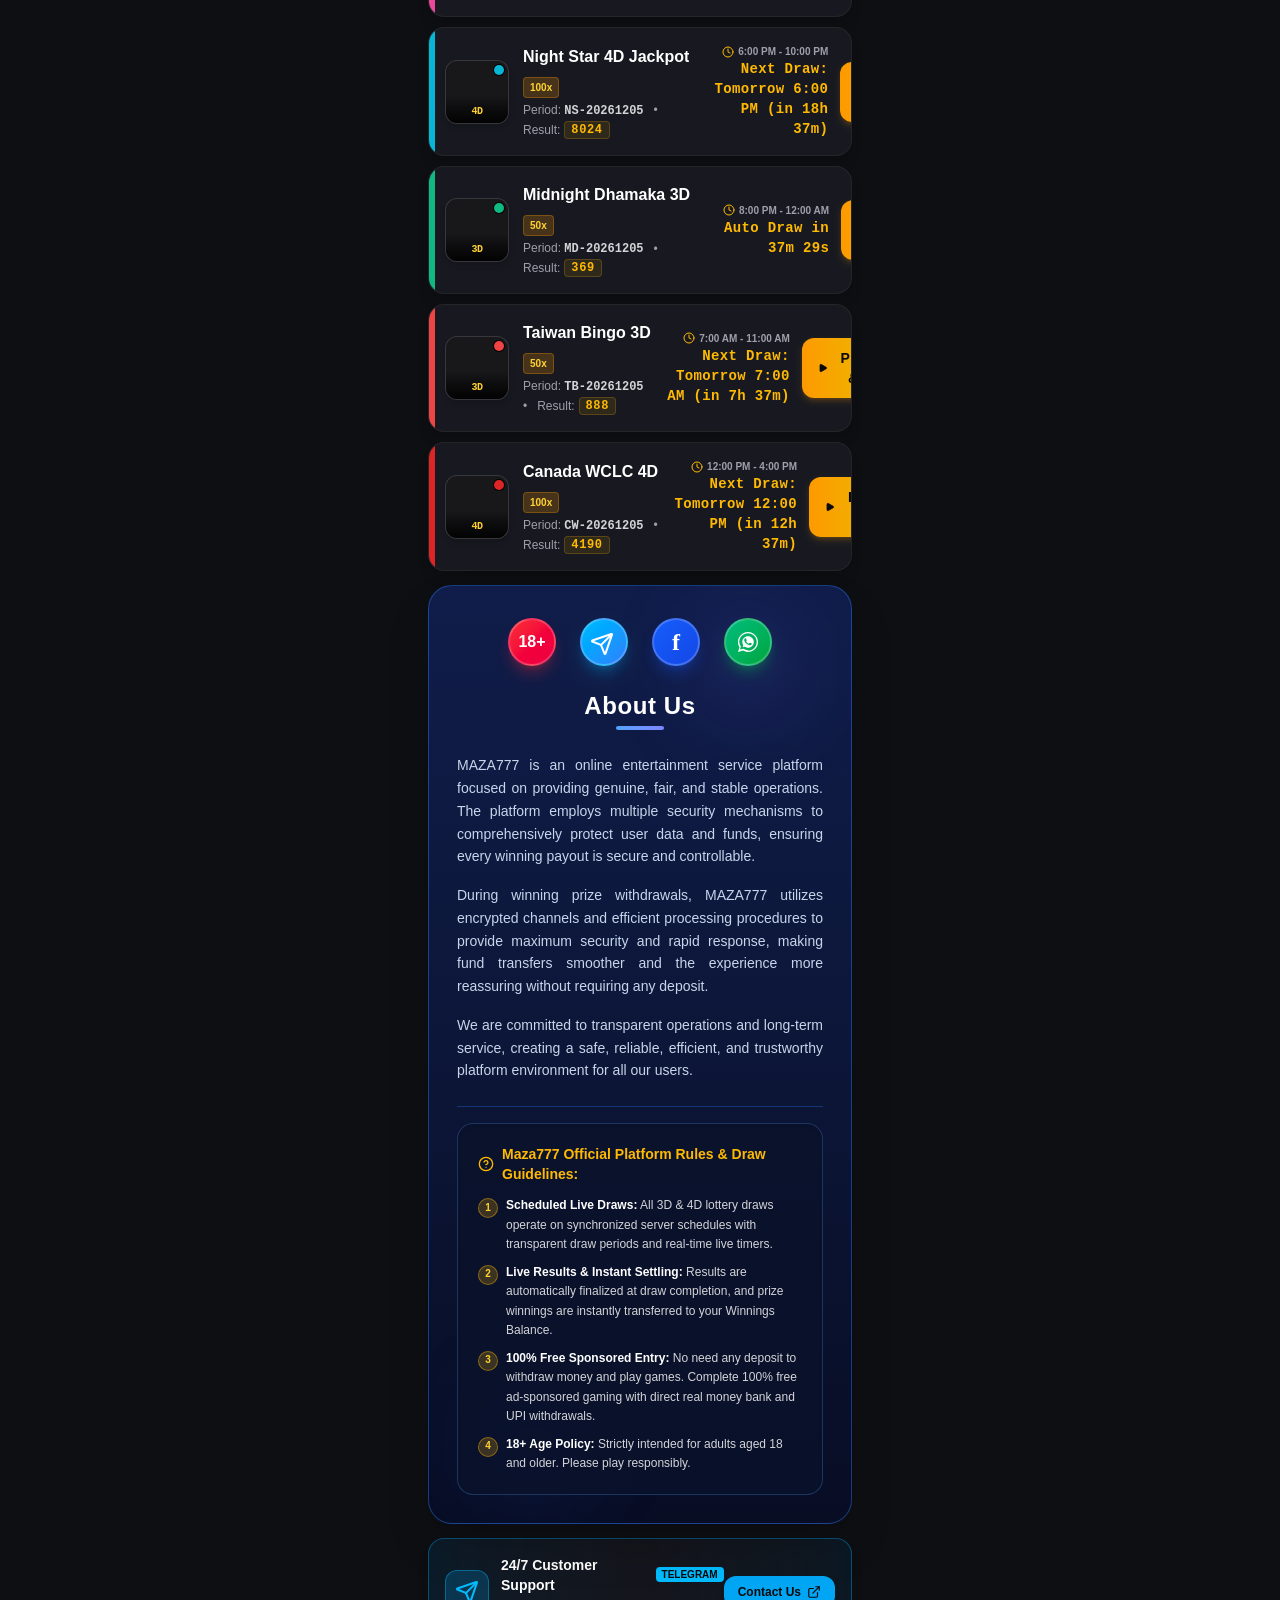
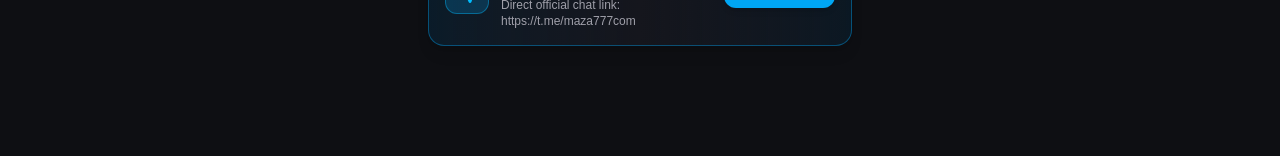
==== commit 80200c76: "refactor: standardize mobile layout and safe areas Apply a consistent 448px (max-w-md) layout width " ====
--- a/app/src/main/assets/index.html
+++ b/app/src/main/assets/index.html
@@ -31,8 +31,8 @@
         testMode: false
       };
     </script>
-    <script type="module" crossorigin src="./assets/index-TIOON2nc.js"></script>
-    <link rel="stylesheet" crossorigin href="./assets/index-D1bCTtd_.css">
+    <script type="module" crossorigin src="./assets/index-CB7oUiK8.js"></script>
+    <link rel="stylesheet" crossorigin href="./assets/index-B1-5JGp9.css">
   </head>
   <body class="bg-[#0e0f13] text-white">
     <div id="root"></div>
